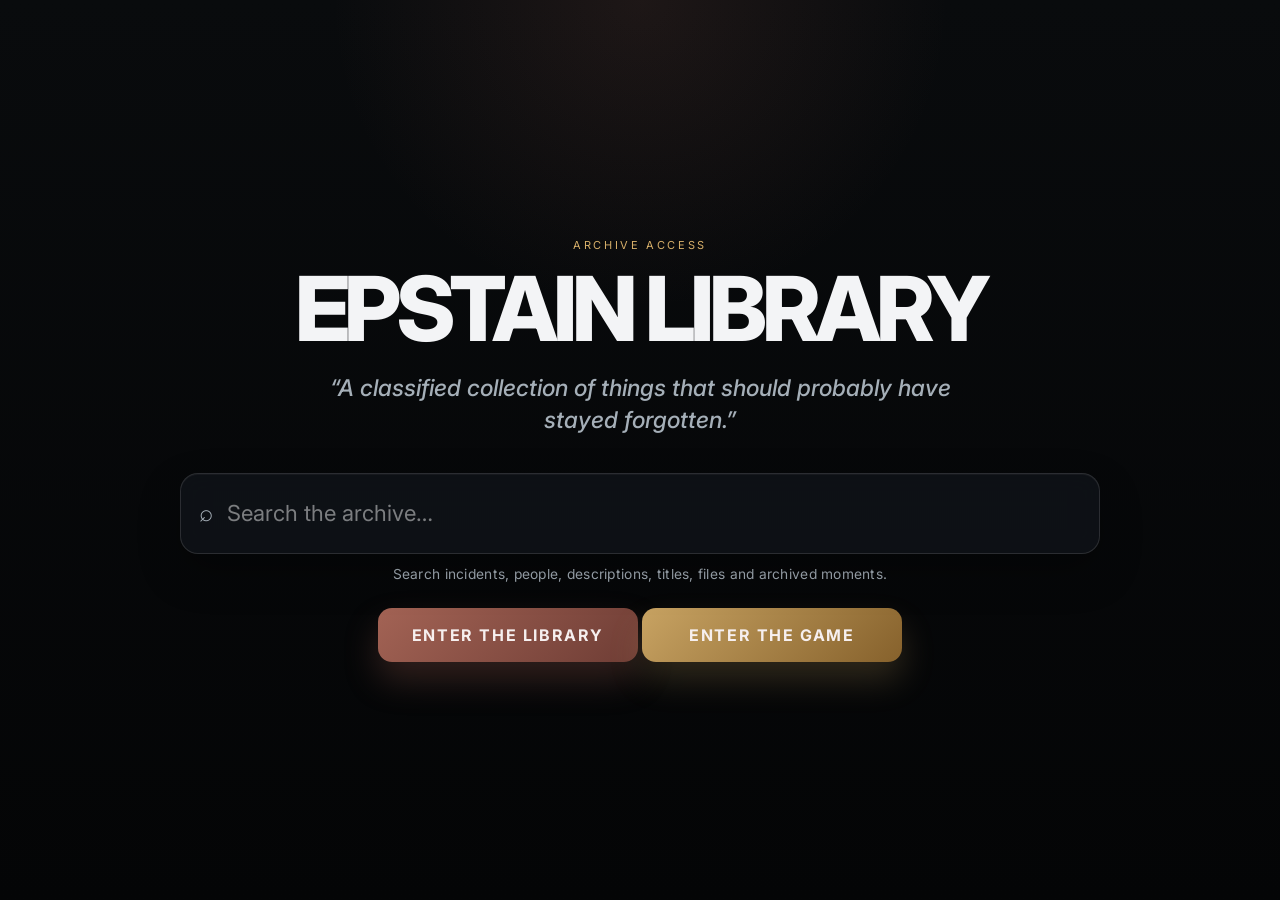
==== index.html @ bb718dd3 "Initial upload" ====
<!DOCTYPE html>
<html lang="en">
  <head>
    <meta charset="UTF-8" />
    <meta name="viewport" content="width=device-width, initial-scale=1.0" />
    <title>Epstain Library</title>
    <link rel="icon" type="image/x-icon" href="public/images/icon.ico">
    <meta
      name="description"
      content="A classified collection of things that should probably have stayed forgotten."
    />
    <link rel="preconnect" href="https://fonts.googleapis.com" />
    <link rel="preconnect" href="https://fonts.gstatic.com" crossorigin />
    <link
      href="https://fonts.googleapis.com/css2?family=Inter:wght@400;500;600;700;800;900&display=swap"
      rel="stylesheet"
    />
    <link rel="stylesheet" href="styles.css" />
    <script src="cursor.js" defer></script>
  </head>
  <body class="landing-active">
    <div class="app-shell">
      <div class="view landing-view active">
        <div class="landing-noise"></div>
        <header class="landing-header">
          <div class="branding-block">
            <p class="eyebrow">ARCHIVE ACCESS</p>
            <h1>EPSTAIN LIBRARY</h1>
            <p class="subtitle">
              “A classified collection of things that should probably have stayed forgotten.”
            </p>
          </div>
        </header>

        <main class="landing-main">
          <form class="search-cta-wrap" action="lib.html" method="get">
            <label class="landing-search" for="homeSearch">
              <span class="search-icon">⌕</span>
              <input
                id="homeSearch"
                name="q"
                type="text"
                placeholder="Search the archive…"
                aria-label="Search the archive"
              />
            </label>

            <p class="search-helper">
              Search incidents, people, descriptions, titles, files and archived moments.
            </p>

            <button class="primary-action" type="submit">
              ENTER THE LIBRARY
            </button>
            <a class="primary-action game-entry-action" href="public/game/game.html">
              ENTER THE GAME
            </a>
          </form>
        </main>
      </div>
    </div>
  </body>
</html>
---- styles.css ----
:root {
  --bg-0: #040506;
  --bg-1: #0d1014;
  --panel: rgba(18, 22, 28, 0.72);
  --panel-strong: rgba(24, 29, 35, 0.86);
  --panel-soft: rgba(28, 32, 37, 0.8);
  --stroke: rgba(255, 255, 255, 0.08);
  --stroke-strong: rgba(255, 255, 255, 0.16);
  --text: #f3f4f6;
  --muted: #a5afb8;
  --muted-strong: #d4d8dd;
  --accent: #b46d5d;
  --accent-soft: rgba(180, 109, 93, 0.18);
  --amber: #d8b06a;
  --amber-soft: rgba(216, 176, 106, 0.14);
  --shadow: 0 20px 48px rgba(0, 0, 0, 0.46);
  --radius-xl: 28px;
  --radius-lg: 20px;
  --radius-md: 14px;
  --radius-sm: 10px;
  --max-width: 1320px;
}

* {
  box-sizing: border-box;
}

/* Scrollbar */
  ::-webkit-scrollbar {
    width: 0.6rem;
    background: #000;
  }
  
  ::-webkit-scrollbar-thumb {
    background: linear-gradient(180deg,#f7c267,#d8b06a, transparent);
    border-radius: 1rem;
  }

html {
  scroll-behavior: auto;
}

body {
  margin: 0;
  min-height: 100vh;
  font-family: 'Inter', sans-serif;
  background:
    radial-gradient(circle at top, rgba(180, 109, 93, 0.12), transparent 28%),
    linear-gradient(180deg, #090b0d 0%, #040506 100%);
  color: var(--text);
}

body.landing-active {
  overflow: hidden;
}

button,
input {
  font: inherit;
}

button {
  border: 0;
  cursor: pointer;
}

.custom-cursor {
  position: fixed;
  z-index: 9999;
  top: 0;
  left: 0;
  width: 18px;
  height: 18px;
  border: 1px solid rgb(250, 180, 60);
  border-radius: 50%;
  background: rgb(255, 187, 70);
  box-shadow: 0 0 12px rgba(216, 176, 106, 0.36);
  opacity: 0;
  pointer-events: none;
  transform: translate3d(-100px, -100px, 0) translate(-50%, -50%);
  transition: opacity 140ms ease, width 160ms ease, height 160ms ease, background 160ms ease;
}

.custom-cursor::before {
  position: absolute;
  inset: -6px;
  border: 1px solid rgba(216, 176, 106, 0.35);
  border-radius: inherit;
  box-shadow: 0 0 14px rgb(255, 163, 3);
  content: "";
}

.custom-cursor.is-visible {
  opacity: 1;
}

.custom-cursor.is-hovering {
  width: 24px;
  height: 24px;
  background: rgba(216, 176, 106, 0.14);
  border: 2px solid rgb(245, 175, 56);
  
}

body.custom-cursor-enabled,
body.custom-cursor-enabled * {
  cursor: none !important;
}

@media (pointer: coarse), (prefers-reduced-motion: reduce) {
  .custom-cursor {
    display: none;
  }
}

.app-shell {
  min-height: 100vh;
  position: relative;
}

.view {
  display: none;
  min-height: 100vh;
}

.view.active {
  display: block;
}

.view.landing-view.active {
  display: flex;
}

.landing-view {
  position: relative;
  flex-direction: column;
  justify-content: center;
  align-items: center;
  min-height: 100vh;
  min-height: 100svh;
  gap: clamp(18px, 4vh, 36px);
  padding: clamp(24px, 5vh, 56px) 24px;
  animation: fadeUp 700ms ease both;
}

.landing-noise {
  position: absolute;
  inset: 0;
  background-image: radial-gradient(rgba(255, 255, 255, 0.04) 0.5px, transparent 0.7px);
  background-size: 10px 10px;
  mask-image: radial-gradient(circle at center, black 25%, transparent 100%);
  pointer-events: none;
  opacity: 0.38;
}

.landing-header,
.landing-main {
  position: relative;
  z-index: 1;
  width: min(100%, 980px);
}

.branding-block {
  text-align: center;
}

.eyebrow {
  margin: 0 0 12px;
  font-size: 11px;
  letter-spacing: 0.24em;
  color: var(--amber);
  text-transform: uppercase;
}

h1 {
  margin: 0;
  font-size: clamp(2.25rem, 7vw, 5.8rem);
  font-weight: 800;
  letter-spacing: -0.06em;
  line-height: 1;
}

.subtitle {
  margin: clamp(10px, 2vh, 18px) auto 0;
  width: min(100%, 700px);
  color: var(--muted);
  font-size: clamp(1rem, 1.8vw, 1.5rem);
  font-weight: 500;
  line-height: 1.4;
  font-style: italic;
}

.landing-main {
  display: flex;
  justify-content: center;
}

.search-cta-wrap {
  width: min(100%, 920px);
  text-align: center;
}

.search-bar,
.landing-search {
  display: flex;
  align-items: center;
  width: 100%;
  border: 1px solid rgba(255, 255, 255, 0.12);
  background: rgba(17, 21, 26, 0.75);
  box-shadow: inset 0 1px 0 rgba(255, 255, 255, 0.04), 0 18px 42px rgba(0, 0, 0, 0.28);
  backdrop-filter: blur(12px);
  border-radius: 18px;
}

.landing-search {
  min-height: clamp(62px, 9vh, 82px);
  padding: 0 24px 0 18px;
}

.search-bar {
  min-height: 62px;
  padding: 0 20px 0 16px;
}

.search-icon {
  font-size: 1.5rem;
  color: var(--muted);
  margin-right: 12px;
  transform: translateY(-1px);
}

.search-bar input,
.landing-search input {
  width: 100%;
  background: transparent;
  border: 0;
  outline: none;
  color: var(--text);
  font-size: clamp(1rem, 1.8vw, 1.38rem);
}

.search-bar input::placeholder,
.landing-search input::placeholder {
  color: rgba(255, 255, 255, 0.46);
}

.search-helper {
  margin: 12px 0 0;
  color: var(--muted);
  font-size: 0.86rem;
  letter-spacing: 0.02em;
}

.primary-action {
  display: inline-flex;
  align-items: center;
  justify-content: center;
  margin-top: clamp(18px, 3vh, 26px);
  min-width: 260px;
  min-height: 54px;
  padding: 0 28px;
  border: 0;
  border-radius: 14px;
  color: #f6efef;
  background: linear-gradient(135deg, rgba(180, 109, 93, 0.9), rgba(122, 67, 58, 0.9));
  box-shadow: 0 18px 34px rgba(180, 109, 93, 0.25);
  font-weight: 700;
  letter-spacing: 0.1em;
  text-decoration: none;
  transition: transform 180ms ease, box-shadow 180ms ease;
}

.game-entry-action {
  margin-top: 12px;
  background: linear-gradient(135deg, rgba(216, 176, 106, 0.92), rgba(145, 105, 47, 0.92));
  box-shadow: 0 18px 34px rgba(216, 176, 106, 0.2);
}

.primary-action:hover,
.ghost-button:hover,
.back-button:hover,
.folder-card:hover,
.item-card:hover {
  transform: translateY(-1px);
}

.library-view {
  padding: 18px 18px 40px;
}

.panel {
  background: rgba(16, 18, 22, 0.72);
  border: 1px solid var(--stroke);
  box-shadow: var(--shadow);
  backdrop-filter: blur(16px);
}

.library-header {
  width: min(100%, var(--max-width));
  margin: 0 auto;
  border-radius: 20px;
  display: grid;
  grid-template-columns: minmax(110px, max-content) minmax(0, 1fr) auto;
  align-items: center;
  gap: 18px;
  padding: 16px 18px;
}

.header-left,
.header-right {
  display: flex;
  align-items: center;
}

.header-left {
  gap: 8px;
}

.header-center {
  min-width: 0;
}

.back-button,
.ghost-button {
  border: 1px solid var(--stroke);
  background: rgba(255, 255, 255, 0.02);
  color: var(--text);
  border-radius: 12px;
  height: 42px;
  padding: 0 16px;
  transition: background 180ms ease, transform 180ms ease;
}

.back-button {
  display: inline-flex;
  align-items: center;
  justify-content: center;
  font-weight: 600;
  text-decoration: none;
}

.home-button {
  gap: 8px;
}

.home-icon {
  width: 16px;
  height: 16px;
  fill: currentColor;
}

.top-search-wrap {
  width: min(100%, 760px);
  margin: 0 auto;
}

.toolbar-group {
  display: flex;
  gap: 8px;
}

.ghost-button {
  min-width: 78px;
  padding-inline: 14px;
  color: var(--muted-strong);
}

.library-main {
  width: min(100%, var(--max-width));
  margin: 22px auto 0;
}

.section-header {
  display: flex;
  align-items: center;
  justify-content: flex-start;
  gap: 16px;
  margin-bottom: 18px;
}

.back-button[hidden] {
  display: none;
}

.micro-label {
  margin: 0 0 10px;
  color: var(--amber);
  letter-spacing: 0.12em;
  font-size: 0.79rem;
  text-transform: uppercase;
}

.breadcrumb {
  display: flex;
  align-items: center;
  gap: 10px;
  flex-wrap: wrap;
  color: var(--muted);
  font-size: 0.9rem;
}

.breadcrumb .crumb {
  display: inline-flex;
  align-items: center;
  gap: 7px;
  padding: 6px 10px;
  border-radius: 999px;
  border: 1px solid rgba(255, 255, 255, 0.06);
  background: rgba(255, 255, 255, 0.02);
}

.breadcrumb .divider {
  color: rgba(255, 255, 255, 0.4);
}

.library-content {
  display: flex;
  flex-direction: column;
  gap: 22px;
}

.folder-grid,
.file-grid,
.result-grid {
  display: grid;
  grid-template-columns: repeat(auto-fill, minmax(210px, 1fr));
  gap: 18px;
}

.folder-card,
.item-card,
.result-card {
  position: relative;
  overflow: hidden;
  border-radius: var(--radius-lg);
  border: 1px solid var(--stroke);
  background: linear-gradient(180deg, rgba(29, 33, 39, 0.92), rgba(17, 21, 25, 0.88));
  box-shadow: 0 18px 30px rgba(0, 0, 0, 0.16);
  transition: transform 180ms ease, border-color 180ms ease, box-shadow 180ms ease;
}

.folder-card {
  min-height: 214px;
  padding: 20px 18px 18px;
  display: flex;
  flex-direction: column;
  justify-content: space-between;
}

.folder-card:hover,
.item-card:hover,
.result-card:hover {
  border-color: rgba(255, 255, 255, 0.15);
  box-shadow: 0 18px 34px rgba(0, 0, 0, 0.22);
}

.folder-icon {
  display: block;
  width: 3.6rem;
  height: 3.6rem;
  object-fit: contain;
  margin: 0 auto 12px;
  filter: drop-shadow(0 8px 18px rgba(216, 176, 106, 0.18));
}

.folder-name {
  margin: 0;
  font-size: 1.15rem;
  font-weight: 700;
  letter-spacing: 0.04em;
  text-transform: uppercase;
  color: #fff;
}

.folder-meta {
  font-size: 0.8rem;
  color: var(--muted);
  letter-spacing: 0.06em;
  text-transform: uppercase;
  margin-top: 8px;
}

.file-grid {
  grid-template-columns: repeat(auto-fill, minmax(280px, 1fr));
}

.item-card {
  display: flex;
  flex-direction: column;
  min-height: 360px;
}

.thumb {
  position: relative;
  height: 176px;
  background-size: cover;
  background-position: center 35%;
  border-bottom: 1px solid rgba(255, 255, 255, 0.08);
}

.thumb::after {
  content: "";
  position: absolute;
  inset: 0;
  background: linear-gradient(180deg, rgba(6, 7, 9, 0.08), rgba(6, 7, 9, 0.42));
}

.item-body {
  display: flex;
  flex-direction: column;
  gap: 10px;
  padding: 18px 18px 16px;
}

.item-type,
.result-type {
  font-size: 0.72rem;
  letter-spacing: 0.12em;
  text-transform: uppercase;
  color: var(--amber);
}

.item-title,
.result-title {
  margin: 0;
  font-size: 1.25rem;
  line-height: 1.2;
  letter-spacing: -0.03em;
  color: #fff;
}

.item-description,
.result-description {
  margin: 0;
  color: var(--muted);
  line-height: 1.6;
  font-size: 0.96rem;
}

.item-meta,
.result-meta {
  display: flex;
  flex-wrap: wrap;
  gap: 8px;
  color: var(--muted-strong);
  font-size: 0.8rem;
}

.pill {
  display: inline-flex;
  align-items: center;
  justify-content: center;
  padding: 6px 8px;
  border-radius: 999px;
  border: 1px solid rgba(255, 255, 255, 0.08);
  background: rgba(255, 255, 255, 0.02);
}

.result-card {
  display: flex;
  flex-direction: column;
  gap: 14px;
  padding: 18px;
}

.result-header {
  display: flex;
  align-items: center;
  justify-content: space-between;
  gap: 12px;
}

.result-file-icon {
  font-size: 2rem;
  color: var(--amber);
}

.result-detail {
  margin-top: auto;
  display: flex;
  flex-direction: column;
  gap: 12px;
}

.result-match {
  padding-top: 10px;
  border-top: 1px solid rgba(255, 255, 255, 0.07);
  color: var(--muted-strong);
  font-size: 0.82rem;
  line-height: 1.6;
}

.empty-state {
  padding: 52px 24px;
  border: 1px dashed rgba(255, 255, 255, 0.1);
  border-radius: 20px;
  text-align: center;
  color: var(--muted);
  background: rgba(255, 255, 255, 0.01);
}

.file-viewer-page {
  min-height: 100vh;
  min-height: 100svh;
}

.file-viewer-shell {
  display: flex;
  flex-direction: column;
  gap: 12px;
  width: min(100%, 1120px);
  min-height: 100vh;
  min-height: 100svh;
  margin: 0 auto;
  padding: 16px 24px;
}

.file-viewer-header {
  display: flex;
  align-items: center;
  justify-content: space-between;
  gap: 12px;
  flex: 0 0 auto;
}

.file-viewer-content {
  display: flex;
  flex-direction: column;
  overflow: hidden;
  border: 1px solid var(--stroke);
  border-radius: var(--radius-xl);
  background: linear-gradient(145deg, rgba(29, 33, 39, 0.96), rgba(13, 16, 20, 0.96));
  box-shadow: var(--shadow);
}

.file-viewer-image {
  display: block;
  max-width: 100%;
  width: 100%;
  height: auto;
  border-bottom: 1px solid var(--stroke);
}

.file-viewer-error {
  margin: 0;
  padding: 48px 24px;
  color: var(--muted);
  text-align: center;
}

.file-detail-body {
  padding: clamp(22px, 5vw, 54px);
}

.file-detail-title {
  margin: 10px 0 16px;
  color: #fff;
  font-size: clamp(2rem, 5vw, 4rem);
  line-height: 1.05;
  letter-spacing: -0.05em;
}

.file-detail-description {
  max-width: 780px;
  margin: 0;
  color: var(--muted-strong);
  font-size: clamp(1.05rem, 2vw, 1.3rem);
  line-height: 1.7;
}

.file-metadata {
  display: grid;
  grid-template-columns: repeat(2, minmax(0, 1fr));
  gap: 1px;
  margin: 34px 0;
  overflow: hidden;
  border: 1px solid var(--stroke);
  border-radius: var(--radius-md);
  background: var(--stroke);
}

.file-metadata div {
  min-width: 0;
  padding: 18px;
  background: rgba(8, 10, 13, 0.72);
}

.file-metadata div:last-child:nth-child(odd) {
  grid-column: 1 / -1;
}

.file-metadata dt,
.file-detail-section h2 {
  margin: 0 0 8px;
  color: var(--amber);
  font-size: 0.72rem;
  font-weight: 700;
  letter-spacing: 0.12em;
}

.file-metadata dd {
  margin: 0;
  color: var(--text);
  line-height: 1.5;
  overflow-wrap: anywhere;
}

.file-detail-section + .file-detail-section {
  margin-top: 26px;
}

.file-pills {
  display: flex;
  flex-wrap: wrap;
  gap: 8px;
}

.item-card[data-item-id],
.result-card[data-item-id] {
  cursor: pointer;
}

.item-card[data-item-id]:focus-visible,
.result-card[data-item-id]:focus-visible,
.back-button:focus-visible {
  outline: 2px solid var(--amber);
  outline-offset: 3px;
}

@keyframes fadeUp {
  from {
    opacity: 0;
    transform: translateY(16px);
  }
  to {
    opacity: 1;
    transform: translateY(0);
  }
}

@media (max-width: 860px) {
  .library-header {
    grid-template-columns: 1fr;
  }

  .header-left,
  .header-right {
    justify-content: center;
  }

  .toolbar-group {
    flex-wrap: wrap;
    justify-content: center;
  }

  .folder-grid,
  .file-grid,
  .result-grid {
    grid-template-columns: repeat(auto-fill, minmax(180px, 1fr));
  }

}

@media (max-width: 560px) {
  .landing-view {
    gap: 24px;
    padding: 28px 18px;
  }

  .branding-block h1 {
    font-size: clamp(2.1rem, 11vw, 3.1rem);
  }

  .subtitle {
    font-size: 1rem;
  }

  .landing-search {
    min-height: 72px;
  }

  .section-header {
    margin-bottom: 14px;
  }

  .library-view {
    padding-inline: 12px;
  }

  .file-viewer-shell {
    padding: 12px 10px;
  }

  .file-metadata {
    grid-template-columns: 1fr;
  }
}
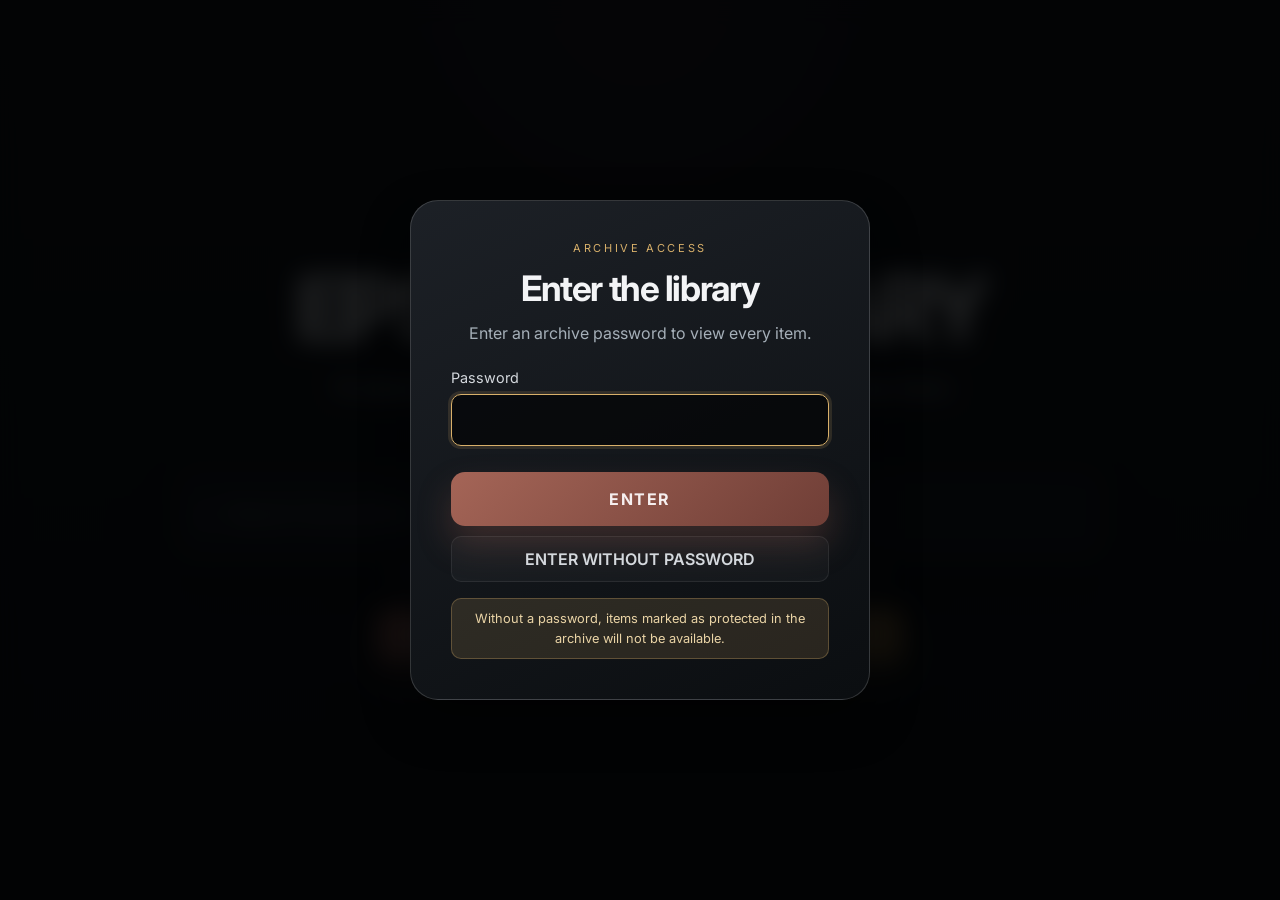
==== commit e6dabe2a: "Updated website" ====
--- a/index.html
+++ b/index.html
@@ -17,9 +17,31 @@
     />
     <link rel="stylesheet" href="styles.css" />
     <script src="cursor.js" defer></script>
+    <script src="access.js" defer></script>
   </head>
   <body class="landing-active">
     <div class="app-shell">
+      <section class="access-gate" id="accessGate" role="dialog" aria-modal="true" aria-labelledby="accessGateTitle">
+        <form class="access-gate-card" id="accessGateForm">
+          <p class="eyebrow">ARCHIVE ACCESS</p>
+          <h2 id="accessGateTitle">Enter the library</h2>
+          <p class="access-gate-description">Enter an archive password to view every item.</p>
+          <label class="access-password-label" for="archivePassword">Password</label>
+          <input
+            class="access-password-input"
+            id="archivePassword"
+            type="password"
+            autocomplete="current-password"
+            autofocus
+            required
+          />
+          <p class="access-gate-error" id="accessGateError" role="alert" hidden></p>
+          <button class="primary-action access-gate-submit" type="submit">ENTER</button>
+          <button class="access-gate-limited" id="enterWithoutPassword" type="button">ENTER WITHOUT PASSWORD</button>
+          <p class="access-gate-notice">Without a password, items marked as protected in the archive will not be available.</p>
+        </form>
+      </section>
+
       <div class="view landing-view active">
         <div class="landing-noise"></div>
         <header class="landing-header">
--- a/styles.css
+++ b/styles.css
@@ -118,6 +118,108 @@
   position: relative;
 }
 
+.access-gate {
+  position: fixed;
+  z-index: 1000;
+  inset: 0;
+  display: grid;
+  place-items: center;
+  padding: 24px;
+  background: rgba(3, 4, 5, 0.88);
+  backdrop-filter: blur(12px);
+}
+
+.access-gate[hidden] {
+  display: none;
+}
+
+.access-gate-card {
+  width: min(100%, 460px);
+  padding: clamp(24px, 5vw, 40px);
+  border: 1px solid var(--stroke-strong);
+  border-radius: var(--radius-xl);
+  background: linear-gradient(155deg, rgba(29, 33, 39, 0.98), rgba(11, 14, 17, 0.98));
+  box-shadow: var(--shadow);
+  text-align: center;
+}
+
+.access-gate-card h2 {
+  margin: 0;
+  font-size: clamp(1.7rem, 5vw, 2.2rem);
+  letter-spacing: -0.04em;
+}
+
+.access-gate-description {
+  margin: 12px 0 24px;
+  color: var(--muted);
+  line-height: 1.5;
+}
+
+.access-password-label {
+  display: block;
+  margin-bottom: 8px;
+  color: var(--muted-strong);
+  font-size: 0.9rem;
+  text-align: left;
+}
+
+.access-password-input {
+  width: 100%;
+  min-height: 52px;
+  padding: 0 14px;
+  border: 1px solid var(--stroke-strong);
+  border-radius: var(--radius-sm);
+  outline: none;
+  background: rgba(4, 5, 6, 0.72);
+  color: var(--text);
+}
+
+.access-password-input:focus {
+  border-color: var(--amber);
+  box-shadow: 0 0 0 3px var(--amber-soft);
+}
+
+.access-gate-submit {
+  width: 100%;
+  min-width: 0;
+  margin-top: 16px;
+}
+
+.access-gate-limited {
+  display: block;
+  width: 100%;
+  margin-top: 10px;
+  padding: 12px;
+  border: 1px solid var(--stroke);
+  border-radius: var(--radius-sm);
+  background: rgba(255, 255, 255, 0.03);
+  color: var(--muted-strong);
+  font-weight: 600;
+  transition: background 180ms ease, border-color 180ms ease;
+}
+
+.access-gate-limited:hover {
+  border-color: var(--stroke-strong);
+  background: rgba(255, 255, 255, 0.07);
+}
+
+.access-gate-notice {
+  margin: 16px 0 0;
+  padding: 10px 12px;
+  border: 1px solid rgba(216, 176, 106, 0.3);
+  border-radius: var(--radius-sm);
+  background: var(--amber-soft);
+  color: #ead4a6;
+  font-size: 0.8rem;
+  line-height: 1.5;
+}
+
+.access-gate-error {
+  margin: 12px 0 0;
+  color: #ffaaa0;
+  font-size: 0.88rem;
+}
+
 .view {
   display: none;
   min-height: 100vh;
